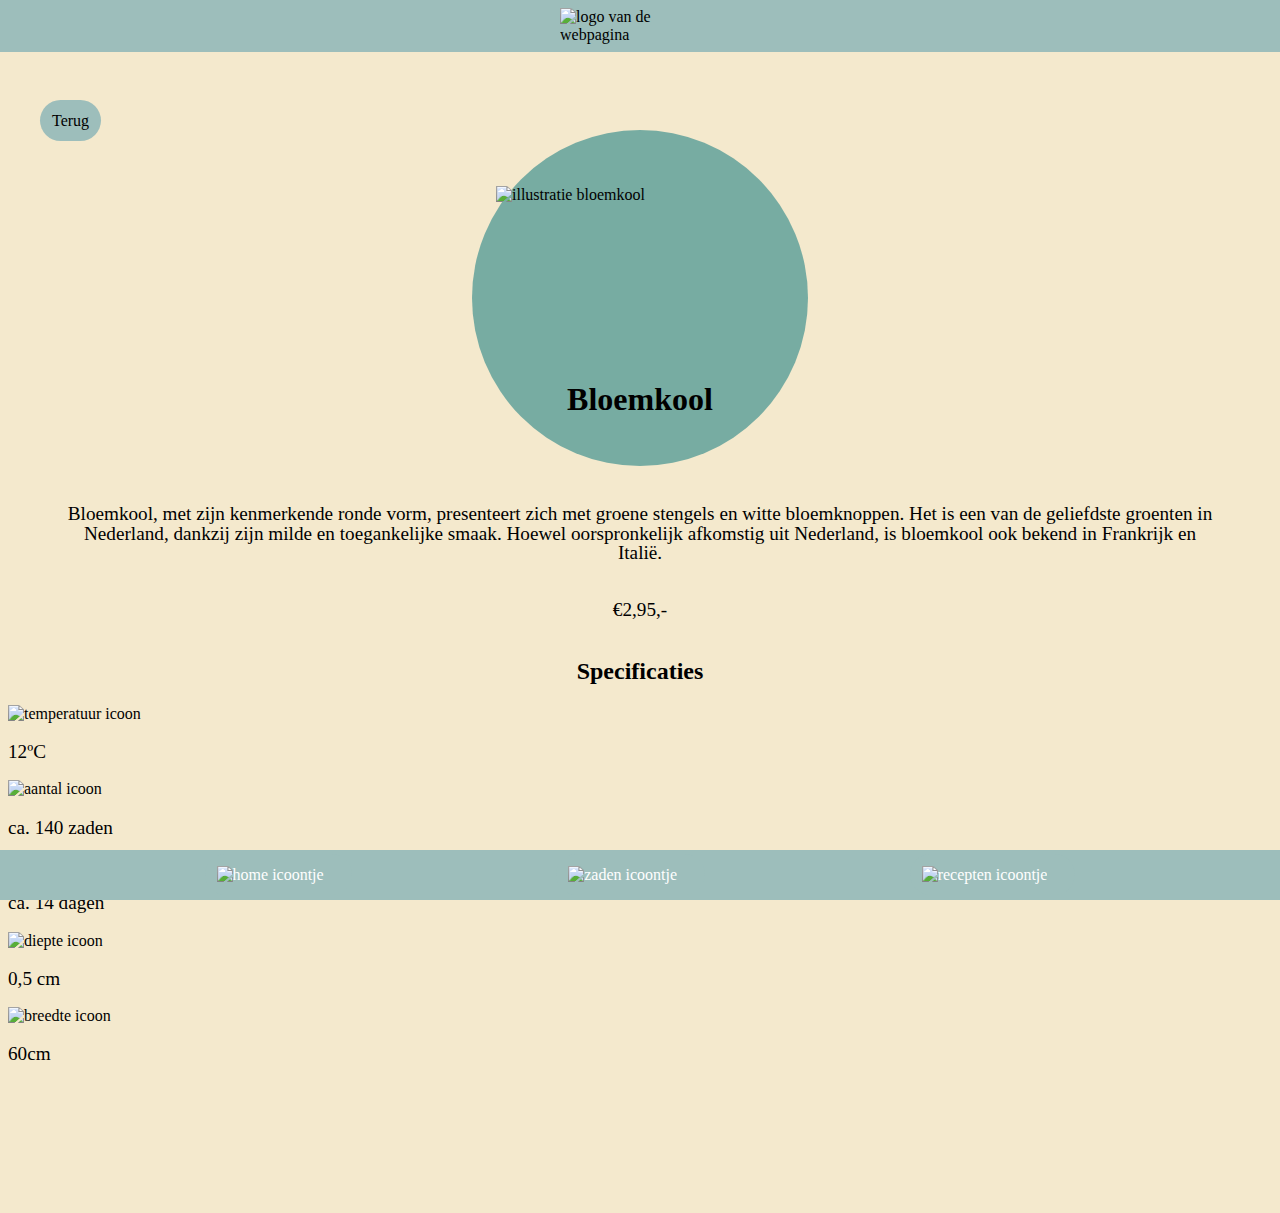
==== bloemkool.html @ 7f9937b7 "Add files via upload" ====
<!DOCTYPE html>
<html lang="en">

<head>
    <meta charset="UTF-8">
    <meta name="viewport" content="width=device-width, initial-scale=1.0">
    <title>Bloemkool</title>
    <link rel="stylesheet" href="styles.css">
</head>

<body>
    <header>
        <img class="logo" src="icoon/logo.png" alt="logo van de webpagina">
    </header>
    <main>
        <a class="terug" href="zaden.html">Terug</a>
        <div>
            <img class="bloemkool" src="icoon/bloemkool.png" alt="illustratie bloemkool">
            <h1>Bloemkool</h1>
        </div>
        <p class="productomschrijving">Bloemkool, met zijn kenmerkende ronde vorm, presenteert zich met groene stengels
            en witte bloemknoppen. Het is een van de geliefdste groenten in Nederland, dankzij zijn milde en
            toegankelijke smaak. Hoewel oorspronkelijk afkomstig uit Nederland, is bloemkool ook bekend in Frankrijk en
            Italië. </p>

        <p class="productomschrijving">€2,95,-</p>
        <h2>Specificaties</h2>
        <img class="specificaties" src="icoon/temperatuur.png" alt="temperatuur icoon">
        <p>12ºC</p>
        <img class="specificaties" src="icoon/aantal.png" alt="aantal icoon">
        <p>ca. 140 zaden</p>
        <img class="specificaties" src="icoon/kiemtijd.png" alt="kiemtijd icoon">
        <p>ca. 14 dagen</p>
        <img class="specificaties" src="icoon/diepte.png" alt="diepte icoon">
        <p>0,5 cm</p>
        <img class="specificaties" src="icoon/breedte.png" alt="breedte icoon">
        <p>60cm</p>

        <img id="jaargetijden" src="icoon/jaargetijden.png" alt="">

    </main>
    <footer>
        <nav class="navigatie">
            <ul>
                <li><a href="index.html"><img src="icoon/home.png" alt="home icoontje"></a></li>
                <li><a href="zaden.html"><img src="icoon/zaden.png" alt="zaden icoontje"></a></li>
                <li><a href="recepten.html"><img src="icoon/recepten.png" alt="recepten icoontje"></a></li>
            </ul>
        </nav>
    </footer>
</body>

</html>
---- styles.css ----
body {
    background-color: #f4e9cd;
}
@font-face {
    font-family: Spartan ;
    src: url(fonts/LeagueSpartan-Regular.ttf);
}

@font-face {
    font-family: Matao;
    src: url(fonts/MATAO\ Free\ Demo\ .otf);
}

article {
    background-color: #77aca2;
    border-radius: 1.5em;
    padding: 1em;
    padding-bottom: 2em;
    margin: 1em;
    margin-bottom: 2em;
}

img {
    margin: auto;
    margin-right: 1em;
    width: 10em;
    height: 8em;
    object-fit: cover;
}

section {
    display: flex;
    flex-direction: row;
    margin-bottom: 1em;
}

.logo {
    width: 10em;
    height: auto;
    margin: auto;
    padding: 0.5em;
}

header {
    background-color: #9dbebb;
    width: 100vw;
    position: absolute;
    left: 0;
    right: 0;
    top: 0;
    display: flex;
}

main {
    margin-top: 7em;
    margin-bottom: 7em;
}

h1 {
    margin: 0 auto;
    display: flex;
    justify-content: center;
}

a{
    color: white;
    padding: 0.75em;
    background-color: #468189;
    border-radius: 1.5em;
    text-decoration: none;
    margin: 2em;
    box-shadow: 4px 4px #315a60;
}

div {
    background-color: #77aca2;
    border-radius: 50%;
    width: 15em;
    height: 15em;
    display: flex;
    flex-direction: column;
    align-items: center;
    margin: 0 auto;
    justify-content: center;
    padding: 3em;
}

.bloemkool {
    margin: 0.5em;
    width: 18em;
    height: 15em;
    object-fit: cover;
}

.productomschrijving {
    width: 90vw;
    margin: 2em auto;
    text-align: center; 
}

footer {
    background-color: #9dbebb;
    position: fixed;
    width: 100vw;
    left: 0;
    bottom: 0;
    right: 0;
    padding-top: 1em;
    padding-bottom: 1em;
}

nav {
    left: 0;
    bottom: 0;
    right: 0;
}

nav a{
background-color: #9dbebb;
box-shadow: none;
margin: 0;
}

nav img {
    margin: auto;
    margin-right: 1em;
    height: 2em;
    width: auto;
    object-fit: cover;
}

nav ul {
    list-style: none;
    display: flex;
    flex-direction: row;
    justify-content: space-evenly;
    margin: 0px;
    padding: 0px;
}

li {
    padding: 0;
}

h2 {
    text-align: center;
    font-family: matao;
}

.home img {
    width: 2em;
    height: auto;

}

.home  {
    padding: 1em 6em;
    display: flex;
    margin: 1.5em;
    
}

p {
    font-family: spartan ;
    line-height: 1em;
    font-size: larger;
}

.homepagina {
padding: 1em;
}

.recepten {
    display: flex;
}

.recepten section {
    display: flex;
    flex-direction: column;
}

.recepten img {
    width: 8em;
    height: auto;
}

.recepten img:nth-child(2) {
    position: absolute;
    right: 11em;
    top: 17em;
}

.gekleurd {
    position: relative;
    right: 7em;
    width: 20em;
    height: auto;
    margin-bottom: 1.5em;
}

.specificaties {
   height: 3em;
   width: auto;
}

.terug {
    background-color: #9dbebb;
    box-shadow: 0 0 #f4e9cd;
    color: black;
}

#jaargetijden {
    width: 20em;
    height: auto;
}
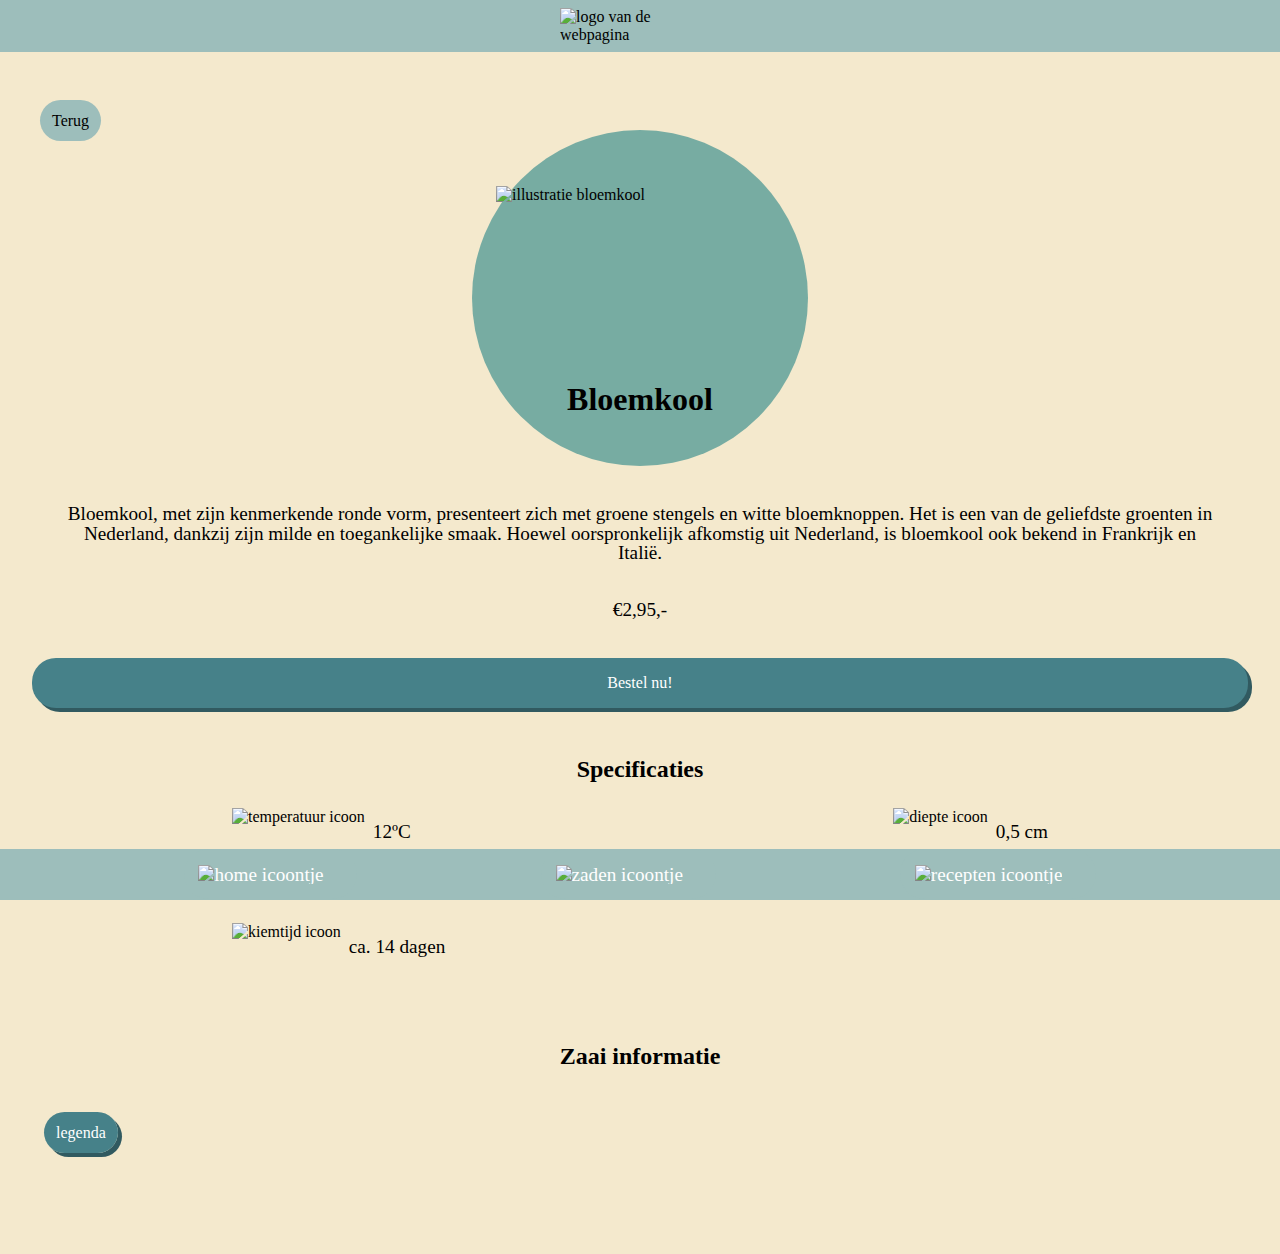
==== commit 3ae641fc: "Add files via upload" ====
--- a/bloemkool.html
+++ b/bloemkool.html
@@ -14,7 +14,7 @@
     </header>
     <main>
         <a class="terug" href="zaden.html">Terug</a>
-        <div>
+        <div class="bloemkooldiv">
             <img class="bloemkool" src="icoon/bloemkool.png" alt="illustratie bloemkool">
             <h1>Bloemkool</h1>
         </div>
@@ -24,19 +24,34 @@
             Italië. </p>
 
         <p class="productomschrijving">€2,95,-</p>
-        <h2>Specificaties</h2>
-        <img class="specificaties" src="icoon/temperatuur.png" alt="temperatuur icoon">
-        <p>12ºC</p>
-        <img class="specificaties" src="icoon/aantal.png" alt="aantal icoon">
-        <p>ca. 140 zaden</p>
-        <img class="specificaties" src="icoon/kiemtijd.png" alt="kiemtijd icoon">
-        <p>ca. 14 dagen</p>
-        <img class="specificaties" src="icoon/diepte.png" alt="diepte icoon">
-        <p>0,5 cm</p>
-        <img class="specificaties" src="icoon/breedte.png" alt="breedte icoon">
-        <p>60cm</p>
+        <a class="home" href="zaden.html"> Bestel nu!</a>
+        <h2 class="ruimte">Specificaties</h2>
+        <div class="specificatiesdiv">
+            <div class="specificatiesrow">
+                <img class="specificaties" src="icoon/temperatuur.png" alt="temperatuur icoon">
+                <p>12ºC</p>
+            </div>
+            <div class="specificatiesrow">
+                <img class="specificaties" src="icoon/aantal.png" alt="aantal icoon">
+                <p>ca. 140 zaden</p>
+            </div>
+            <div class="specificatiesrow">
+                <img class="specificaties" src="icoon/kiemtijd.png" alt="kiemtijd icoon">
+                <p>ca. 14 dagen</p>
+            </div>
+            <div class="specificatiesrow">
+                <img class="specificaties" src="icoon/diepte.png" alt="diepte icoon">
+                <p>0,5 cm</p>
+            </div>
 
+            <div class="specificatiesrow"> <img class="specificaties" src="icoon/breedte.png" alt="breedte icoon">
+                <p>60cm</p>
+            </div>
+        </div>
+        <h2>Zaai informatie</h2>
         <img id="jaargetijden" src="icoon/jaargetijden.png" alt="">
+
+<a href="legenda.html">legenda</a>
 
     </main>
     <footer>
--- a/styles.css
+++ b/styles.css
@@ -1,8 +1,9 @@
 body {
     background-color: #f4e9cd;
 }
+
 @font-face {
-    font-family: Spartan ;
+    font-family: Spartan;
     src: url(fonts/LeagueSpartan-Regular.ttf);
 }
 
@@ -22,13 +23,13 @@
 
 img {
     margin: auto;
-    margin-right: 1em;
+    margin-right: 0.5em;
     width: 10em;
     height: 8em;
     object-fit: cover;
 }
 
-section {
+.zadendiv {
     display: flex;
     flex-direction: row;
     margin-bottom: 1em;
@@ -62,7 +63,7 @@
     justify-content: center;
 }
 
-a{
+a {
     color: white;
     padding: 0.75em;
     background-color: #468189;
@@ -70,9 +71,32 @@
     text-decoration: none;
     margin: 2em;
     box-shadow: 4px 4px #315a60;
-}
-
-div {
+    cursor: pointer;
+}
+
+a:active,
+a:hover {
+    background-color: #315a60;
+    box-shadow: #16282b;
+    color: white;
+}
+
+
+.knoprecept {
+    color: white;
+    padding: 0.75em 1em;
+    background-color: #468189;
+    border-radius: 1.5em;
+    text-decoration: none;
+    margin: 1em;
+    box-shadow: 4px 4px #315a60;
+}
+.knoprecept:hover {
+    background-color: #9dbebb;
+    box-shadow: #667c7b; 
+}
+
+.bloemkooldiv {
     background-color: #77aca2;
     border-radius: 50%;
     width: 15em;
@@ -95,7 +119,7 @@
 .productomschrijving {
     width: 90vw;
     margin: 2em auto;
-    text-align: center; 
+    text-align: center;
 }
 
 footer {
@@ -115,10 +139,10 @@
     right: 0;
 }
 
-nav a{
-background-color: #9dbebb;
-box-shadow: none;
-margin: 0;
+nav a {
+    background-color: #9dbebb;
+    box-shadow: none;
+    margin: 0;
 }
 
 nav img {
@@ -139,7 +163,9 @@
 }
 
 li {
-    padding: 0;
+    font-family: spartan;
+    line-height: 1em;
+    font-size: larger;
 }
 
 h2 {
@@ -150,44 +176,54 @@
 .home img {
     width: 2em;
     height: auto;
-
-}
-
-.home  {
-    padding: 1em 6em;
+    margin: 0;
+}
+
+.home {
+    padding: 1em 3em;
     display: flex;
     margin: 1.5em;
-    
+    align-items: center;
+    justify-content: space-around;
 }
 
 p {
-    font-family: spartan ;
+    font-family: spartan;
     line-height: 1em;
     font-size: larger;
 }
 
 .homepagina {
-padding: 1em;
+    padding: 1em;
 }
 
 .recepten {
     display: flex;
-}
-
-.recepten section {
-    display: flex;
-    flex-direction: column;
 }
 
 .recepten img {
     width: 8em;
     height: auto;
+    margin-right: 1em;
 }
 
 .recepten img:nth-child(2) {
     position: absolute;
     right: 11em;
     top: 17em;
+}
+
+#aubergine1 {
+    position: absolute;
+    right: 11em;
+    top: 36em;
+}
+
+#aubergine2 {
+    position: absolute;
+    right: 11em;
+    top: 53em;
+
 }
 
 .gekleurd {
@@ -199,8 +235,8 @@
 }
 
 .specificaties {
-   height: 3em;
-   width: auto;
+    height: 3em;
+    width: auto;
 }
 
 .terug {
@@ -210,6 +246,96 @@
 }
 
 #jaargetijden {
-    width: 20em;
-    height: auto;
+    width: 22em;
+    height: auto;
+    margin: 1em 0em 2em;
+}
+
+.recepten p {
+    padding-left: 0.5em;
+    margin-bottom: 1.3em;
+}
+
+.zadenknop {
+    margin: 5em;
+}
+
+.receptendiv h2 {
+    text-align: left;
+}
+
+.specificatiesrow {
+    display: flex;
+    flex-direction: row;
+}
+
+.specificatiesdiv {
+    display: flex;
+    flex-direction: column;
+    flex-wrap: wrap;
+    height: 12em;
+    align-items: flex-start;
+    align-content: space-around;
+    margin-bottom: 3em;
+}
+
+.legenda img {
+width: 2em;
+height: auto;
+margin-right: 2em;
+}
+
+.legendarow {
+    display: flex;
+flex-direction: row;
+}
+
+.legenda {
+    display: flex;
+    flex-direction: column;
+    align-items: flex-start;
+}
+
+.bbdiv {
+    background-color: #77aca2;
+    border-radius: 50%;
+    width: 15em;
+    height: 15em;
+    display: flex;
+    flex-direction: column;
+    align-items: center;
+    margin: 0 auto;
+    justify-content: flex-end;
+    padding: 3em;
+}
+
+.bbdiv img {
+    width: 10em;
+    height: auto;
+    margin:0;
+}
+
+.bbdiv h1 {
+text-align: center;
+margin-top: 1em;
+}
+
+.bbdiv img:nth-child(1) {
+    position: absolute;
+    top: 10em;
+    right: 9em;
+}
+
+.bbdiv img:nth-child(2) {
+    position: absolute;
+    top: 12em;
+    right: 4em;
+}
+
+.receptinformatie {
+    list-style: none;
+}
+
+.ruimte {
+    margin-top: 2em;
 }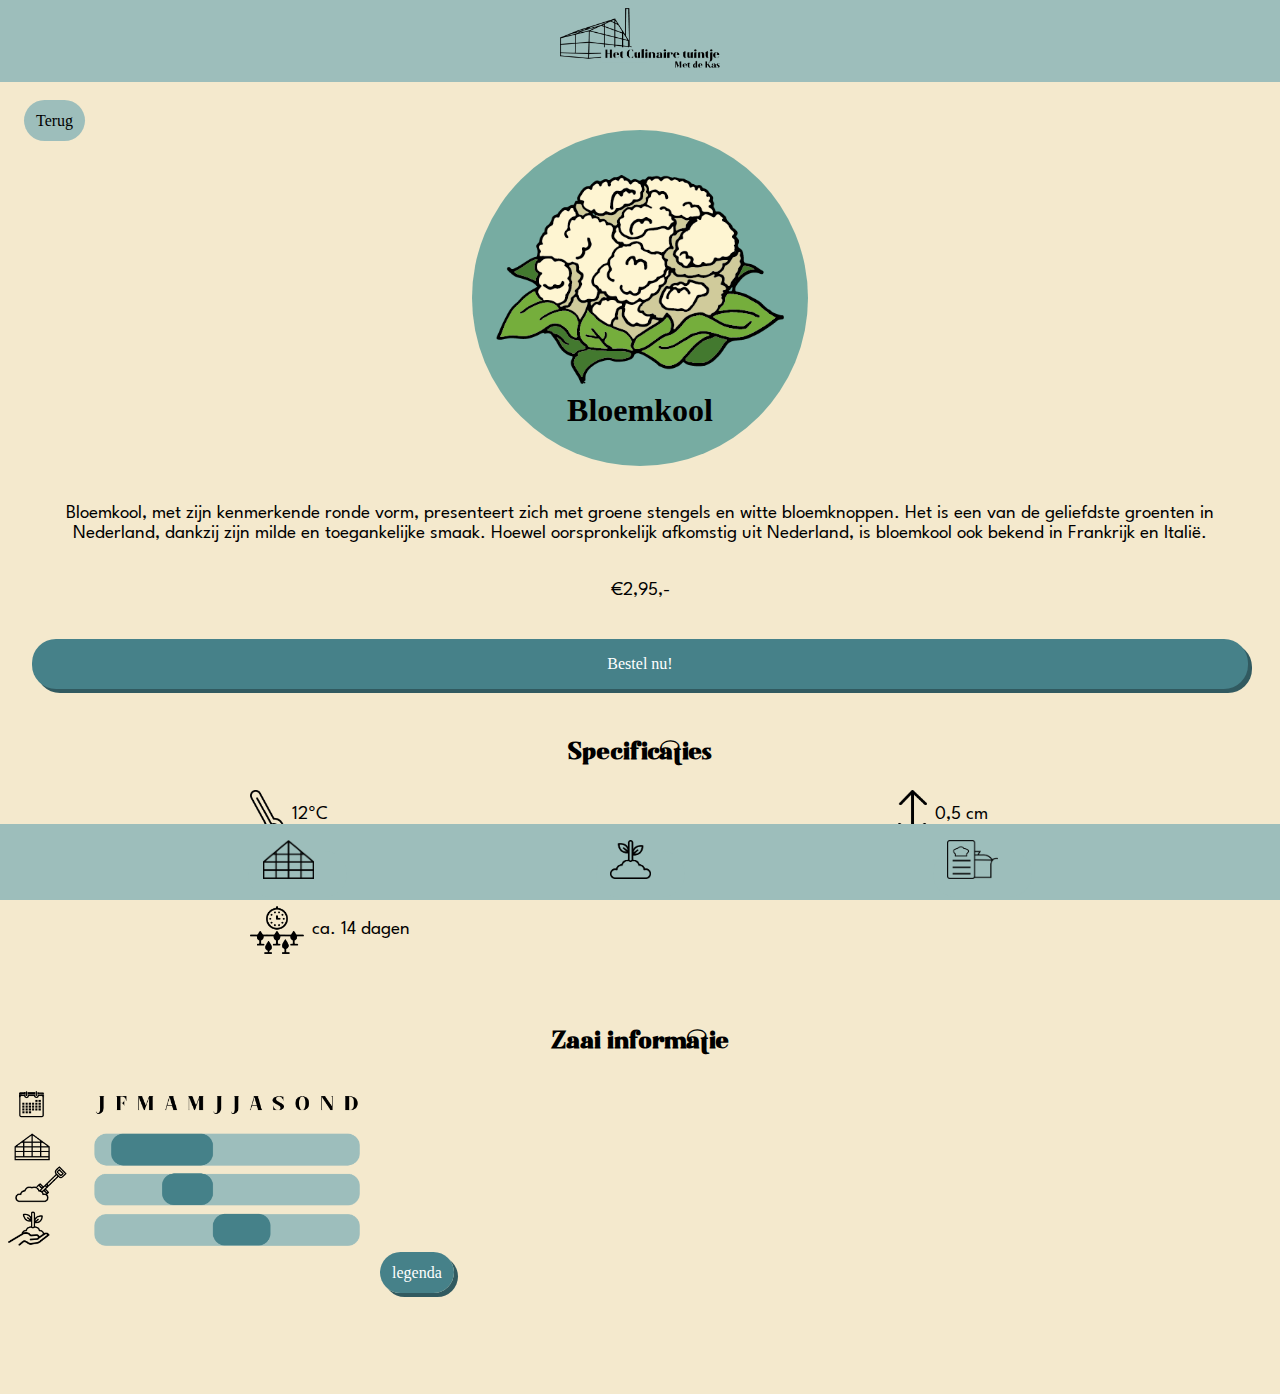
==== commit 30541976: "Add files via upload" ====
--- a/bloemkool.html
+++ b/bloemkool.html
@@ -10,7 +10,7 @@
 
 <body>
     <header>
-        <img class="logo" src="icoon/logo.png" alt="logo van de webpagina">
+        <a class="logoknop" href="index.html"><img class="logo" src="icoon/logo.png" alt="logo van de webpagina"></a>
     </header>
     <main>
         <a class="terug" href="zaden.html">Terug</a>
@@ -51,7 +51,7 @@
         <h2>Zaai informatie</h2>
         <img id="jaargetijden" src="icoon/jaargetijden.png" alt="">
 
-<a href="legenda.html">legenda</a>
+        <a href="legenda.html">legenda</a>
 
     </main>
     <footer>
--- a/styles.css
+++ b/styles.css
@@ -11,6 +11,7 @@
     font-family: Matao;
     src: url(fonts/MATAO\ Free\ Demo\ .otf);
 }
+
 
 article {
     background-color: #77aca2;
@@ -42,6 +43,7 @@
     padding: 0.5em;
 }
 
+
 header {
     background-color: #9dbebb;
     width: 100vw;
@@ -50,6 +52,7 @@
     right: 0;
     top: 0;
     display: flex;
+    justify-content: space-around;
 }
 
 main {
@@ -69,18 +72,10 @@
     background-color: #468189;
     border-radius: 1.5em;
     text-decoration: none;
-    margin: 2em;
+    margin: 1em;
     box-shadow: 4px 4px #315a60;
     cursor: pointer;
 }
-
-a:active,
-a:hover {
-    background-color: #315a60;
-    box-shadow: #16282b;
-    color: white;
-}
-
 
 .knoprecept {
     color: white;
@@ -91,9 +86,10 @@
     margin: 1em;
     box-shadow: 4px 4px #315a60;
 }
+
 .knoprecept:hover {
     background-color: #9dbebb;
-    box-shadow: #667c7b; 
+    box-shadow: #667c7b;
 }
 
 .bloemkooldiv {
@@ -280,14 +276,14 @@
 }
 
 .legenda img {
-width: 2em;
-height: auto;
-margin-right: 2em;
+    width: 2em;
+    height: auto;
+    margin-right: 2em;
 }
 
 .legendarow {
     display: flex;
-flex-direction: row;
+    flex-direction: row;
 }
 
 .legenda {
@@ -312,12 +308,12 @@
 .bbdiv img {
     width: 10em;
     height: auto;
-    margin:0;
+    margin: 0;
 }
 
 .bbdiv h1 {
-text-align: center;
-margin-top: 1em;
+    text-align: center;
+    margin-top: 1em;
 }
 
 .bbdiv img:nth-child(1) {
@@ -338,4 +334,11 @@
 
 .ruimte {
     margin-top: 2em;
+}
+
+.logoknop {
+    background: none;
+    box-shadow: none;
+    margin: 0em;
+    padding: 0em;
 }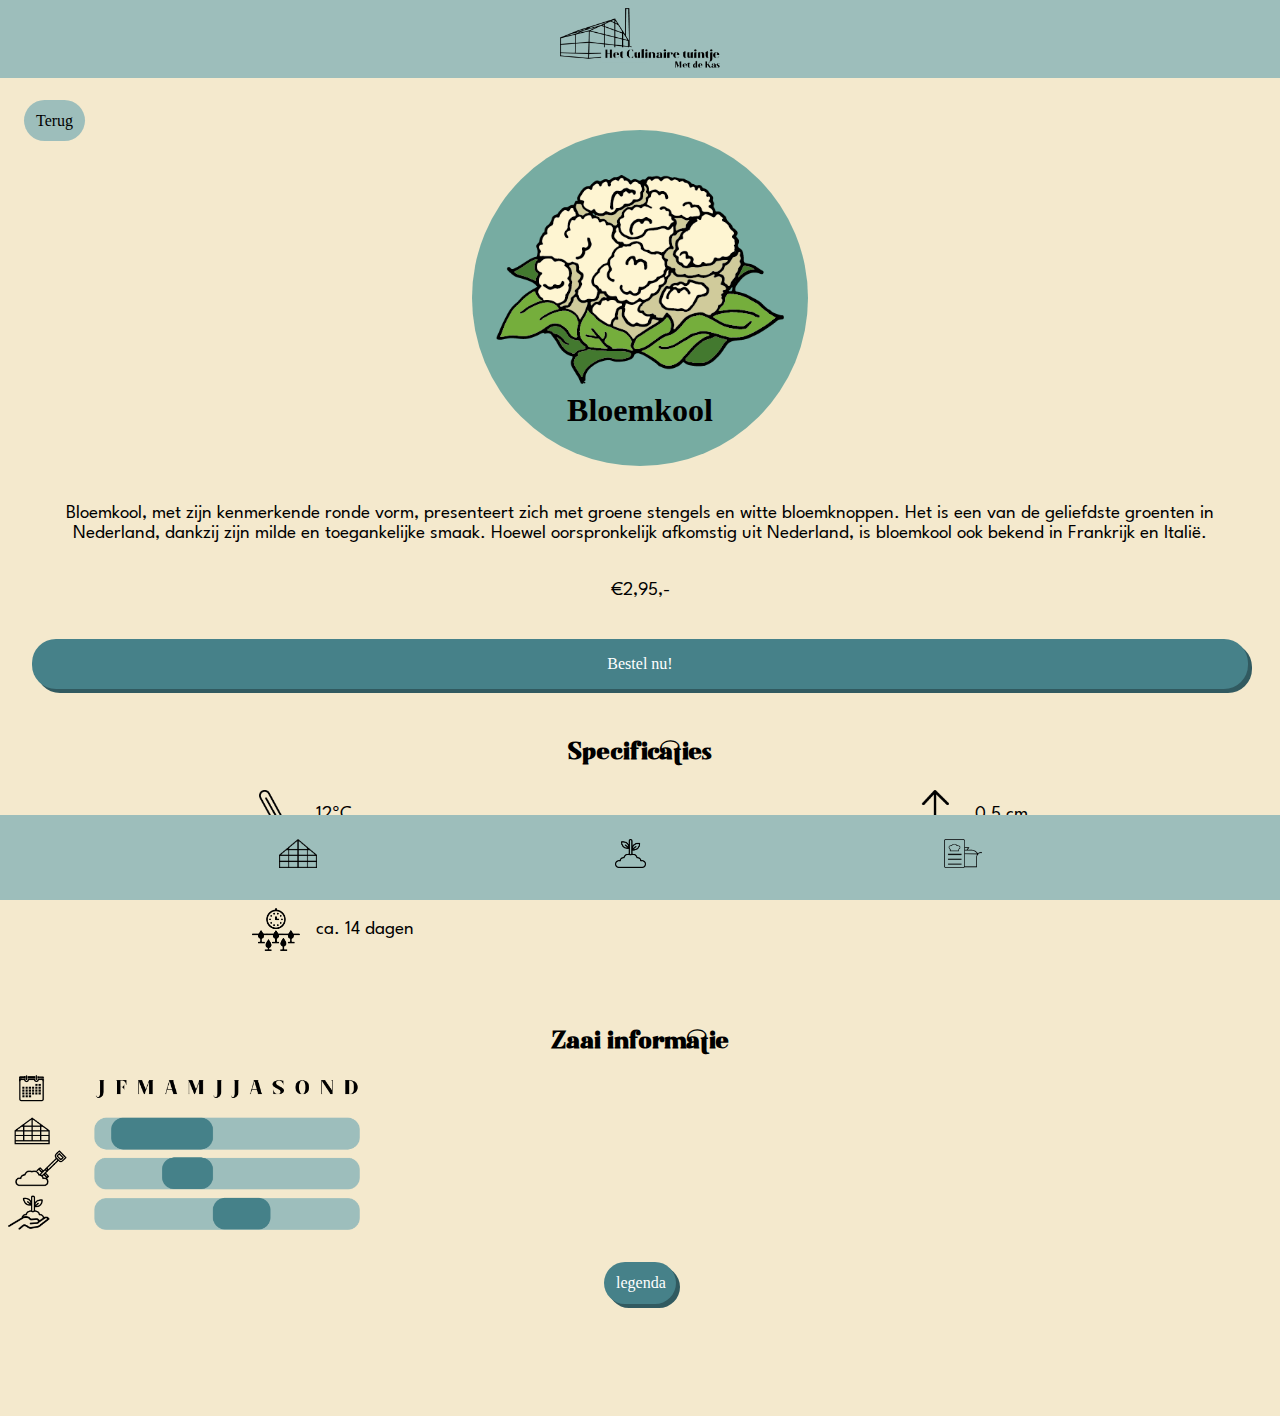
==== commit 22ca0a7e: "Add files via upload" ====
--- a/bloemkool.html
+++ b/bloemkool.html
@@ -1,5 +1,5 @@
 <!DOCTYPE html>
-<html lang="en">
+<html lang="nl">
 
 <head>
     <meta charset="UTF-8">
@@ -51,7 +51,7 @@
         <h2>Zaai informatie</h2>
         <img id="jaargetijden" src="icoon/jaargetijden.png" alt="">
 
-        <a href="legenda.html">legenda</a>
+        <a class="legendaknop" href="legenda.html">legenda</a>
 
     </main>
     <footer>
--- a/styles.css
+++ b/styles.css
@@ -25,15 +25,17 @@
 img {
     margin: auto;
     margin-right: 0.5em;
-    width: 10em;
     height: 8em;
-    object-fit: cover;
+    object-fit: contain;
+    display: block;
+    width: 8em;
 }
 
 .zadendiv {
     display: flex;
     flex-direction: row;
     margin-bottom: 1em;
+    align-items: center;
 }
 
 .logo {
@@ -87,11 +89,6 @@
     box-shadow: 4px 4px #315a60;
 }
 
-.knoprecept:hover {
-    background-color: #9dbebb;
-    box-shadow: #667c7b;
-}
-
 .bloemkooldiv {
     background-color: #77aca2;
     border-radius: 50%;
@@ -125,8 +122,8 @@
     left: 0;
     bottom: 0;
     right: 0;
-    padding-top: 1em;
-    padding-bottom: 1em;
+    padding-top: 0em;
+    padding-bottom: 0.5em;
 }
 
 nav {
@@ -138,13 +135,14 @@
 nav a {
     background-color: #9dbebb;
     box-shadow: none;
-    margin: 0;
+    padding: 0;
+
 }
 
 nav img {
     margin: auto;
     margin-right: 1em;
-    height: 2em;
+    height: 1.5em;
     width: auto;
     object-fit: cover;
 }
@@ -160,8 +158,9 @@
 
 li {
     font-family: spartan;
-    line-height: 1em;
+    line-height: 1.25em;
     font-size: larger;
+    max-width: 16em;
 }
 
 h2 {
@@ -212,14 +211,13 @@
 #aubergine1 {
     position: absolute;
     right: 11em;
-    top: 36em;
+    top: 35em;
 }
 
 #aubergine2 {
     position: absolute;
     right: 11em;
     top: 53em;
-
 }
 
 .gekleurd {
@@ -232,7 +230,8 @@
 
 .specificaties {
     height: 3em;
-    width: auto;
+    width: 3em;
+    margin-right: 1em;
 }
 
 .terug {
@@ -250,6 +249,7 @@
 .recepten p {
     padding-left: 0.5em;
     margin-bottom: 1.3em;
+    width: 100%;
 }
 
 .zadenknop {
@@ -284,12 +284,14 @@
 .legendarow {
     display: flex;
     flex-direction: row;
+    margin-left: 1em;
 }
 
 .legenda {
     display: flex;
     flex-direction: column;
     align-items: flex-start;
+    margin-top: 2em;
 }
 
 .bbdiv {
@@ -341,4 +343,17 @@
     box-shadow: none;
     margin: 0em;
     padding: 0em;
-}+}
+
+.zadenimg {
+    width: 8em;
+    height: 8em;
+    margin-right: 1em;
+}
+
+.legendaknop {
+    display: block;
+    margin-right: auto;
+    margin-left: auto;
+    width: 3em;
+}
